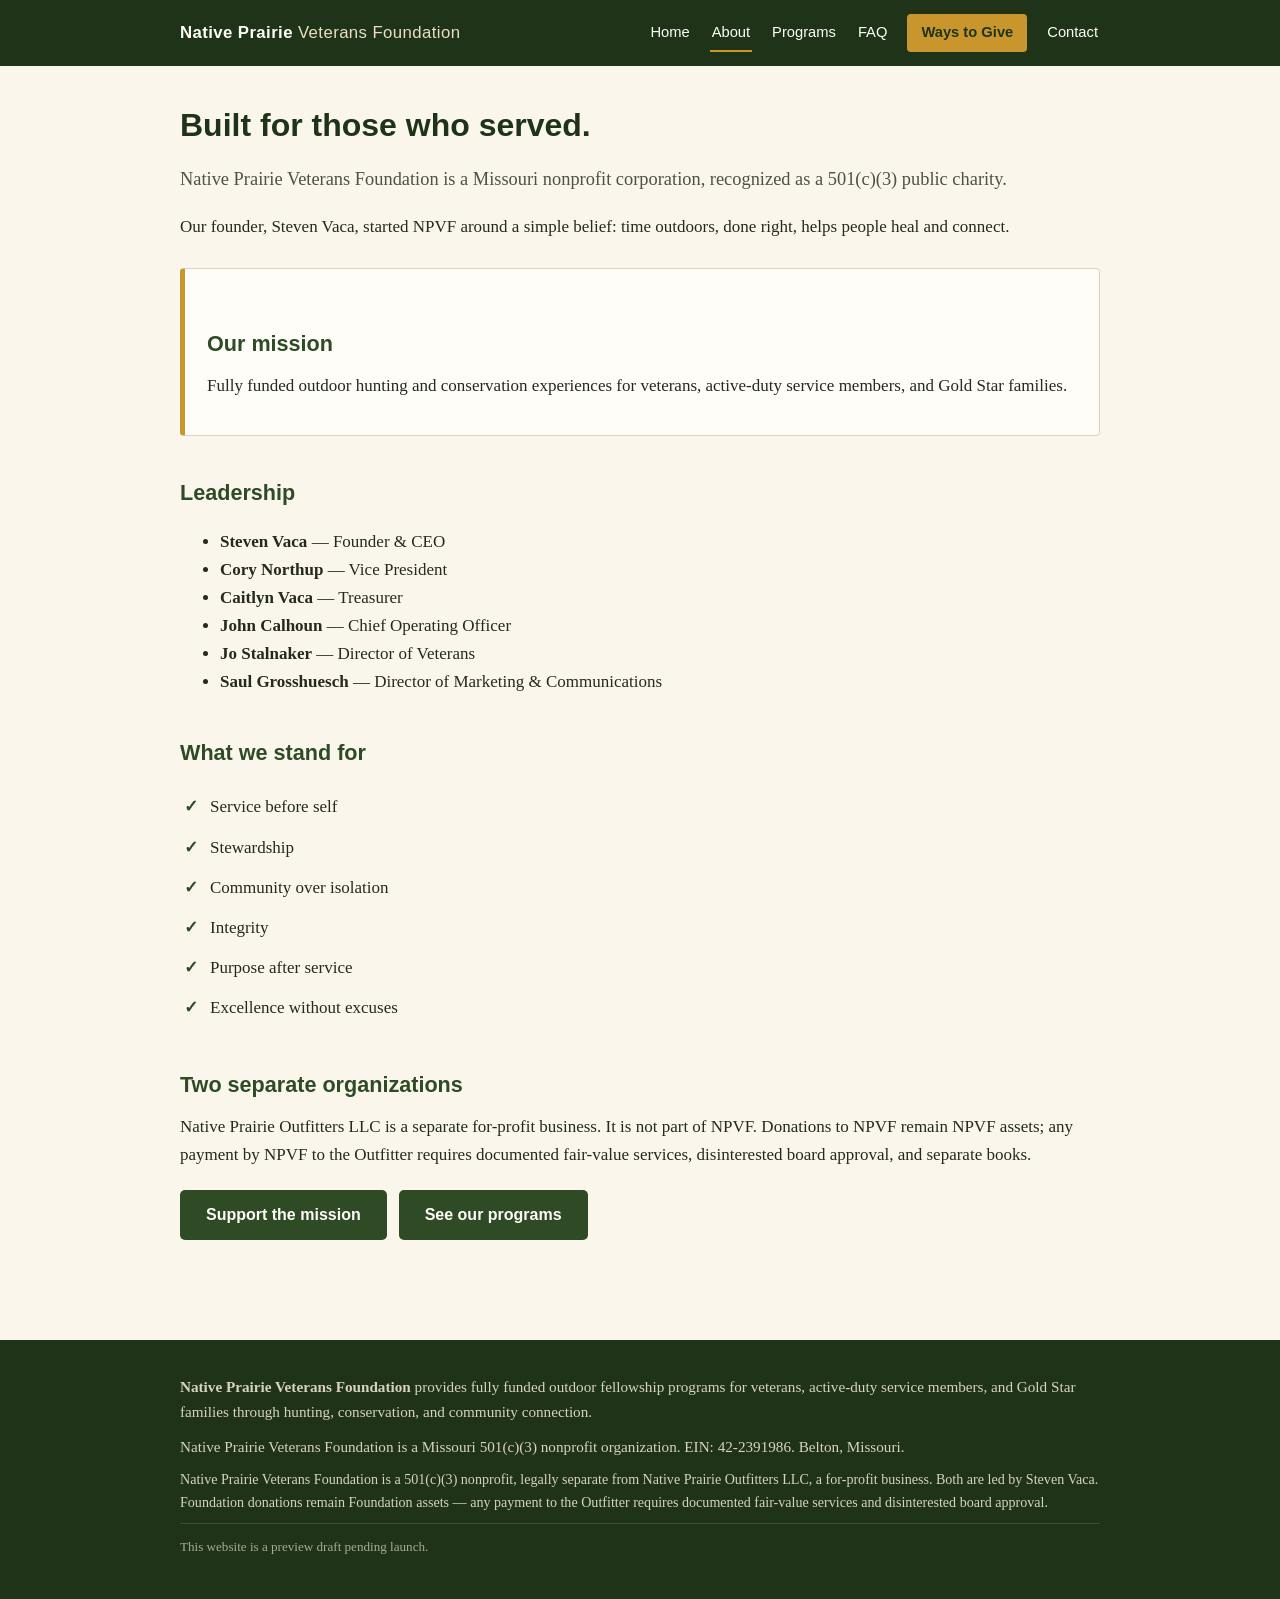
==== foundation-about.html @ 61b4b4b2 "Add files via upload" ====
<!DOCTYPE html>
<html lang="en">
<head>
  <meta charset="utf-8">
  <meta name="viewport" content="width=device-width, initial-scale=1">
  <title>About | Native Prairie Veterans Foundation</title>
  <meta name="description" content="About Native Prairie Veterans Foundation: a Missouri 501(c)(3) nonprofit founded by Steven Vaca, providing fully funded outdoor fellowships.">
  <link rel="stylesheet" href="assets-styles.css">
</head>
<body>

  <header class="site-header">
    <div class="container header-inner">
      <a class="brand" href="foundation-index.html">Native Prairie <span>Veterans Foundation</span></a>
      <nav class="nav" aria-label="Main navigation">
        <a href="foundation-index.html">Home</a>
        <a href="foundation-about.html" aria-current="page">About</a>
        <a href="foundation-programs.html">Programs</a>
        <a href="foundation-faq.html">FAQ</a>
        <a href="foundation-ways-to-give.html" class="nav-donate">Ways to Give</a>
        <a href="foundation-contact.html">Contact</a>
      </nav>
    </div>
  </header>

  <main>
    <section class="section">
      <div class="container">
        <h1>Built for those who served.</h1>
        <p class="lede">Native Prairie Veterans Foundation is a Missouri nonprofit corporation, recognized as a 501(c)(3) public charity.</p>
        <!-- IRS determination letter: Letter 947, dated July 24, 2026; 501(c)(3) exemption effective May 6, 2026; EIN 42-2391986. -->

        <p>Our founder, Steven Vaca, started NPVF around a simple belief: time outdoors, done right, helps people heal and connect.</p>

        <div class="detail-block">
          <h2>Our mission</h2>
          <p>Fully funded outdoor hunting and conservation experiences for veterans, active-duty service members, and Gold Star families.</p>
        </div>

        <h2>Leadership</h2>
        <ul>
          <li><strong>Steven Vaca</strong> &mdash; Founder &amp; CEO</li>
          <li><strong>Cory Northup</strong> &mdash; Vice President</li>
          <li><strong>Caitlyn Vaca</strong> &mdash; Treasurer</li>
          <li><strong>John Calhoun</strong> &mdash; Chief Operating Officer</li>
          <li><strong>Jo Stalnaker</strong> &mdash; Director of Veterans</li>
          <li><strong>Saul Grosshuesch</strong> &mdash; Director of Marketing &amp; Communications</li>
        </ul>
        <!-- [NEEDS STEVEN: board bios for each leader] -->

        <h2>What we stand for</h2>
        <ul class="check-list">
          <li>Service before self</li>
          <li>Stewardship</li>
          <li>Community over isolation</li>
          <li>Integrity</li>
          <li>Purpose after service</li>
          <li>Excellence without excuses</li>
        </ul>

        <!-- Land partners section held for launch: [NEEDS STEVEN: confirm permission to name founding land partner publicly] -->

        <h2>Two separate organizations</h2>
        <p>Native Prairie Outfitters LLC is a separate for-profit business. It is not part of NPVF. Donations to NPVF remain NPVF assets; any payment by NPVF to the Outfitter requires documented fair-value services, disinterested board approval, and separate books.</p>

        <div class="btn-row">
          <a class="btn btn-green" href="foundation-ways-to-give.html">Support the mission</a>
          <a class="btn btn-green" href="foundation-programs.html">See our programs</a>
        </div>
      </div>
    </section>
  </main>

  <footer class="site-footer">
    <div class="container">
      <p><strong>Native Prairie Veterans Foundation</strong> provides fully funded outdoor fellowship programs for veterans, active-duty service members, and Gold Star families through hunting, conservation, and community connection.</p>
      <p>Native Prairie Veterans Foundation is a Missouri 501(c)(3) nonprofit organization. EIN: 42-2391986. Belton, Missouri.</p>
      <p class="separation">Native Prairie Veterans Foundation is a 501(c)(3) nonprofit, legally separate from Native Prairie Outfitters LLC, a for-profit business. Both are led by Steven Vaca. Foundation donations remain Foundation assets &mdash; any payment to the Outfitter requires documented fair-value services and disinterested board approval.</p>
      <p class="draft-note">This website is a preview draft pending launch.</p>
    </div>
  </footer>

</body>
</html>
---- assets-styles.css ----
/* Native Prairie — shared stylesheet (preview draft, Oct 2026) */
:root {
  --paper: #faf6ec;
  --paper-deep: #f3ecdc;
  --ink: #242a1f;
  --ink-soft: #4c5344;
  --green: #2e4b25;
  --green-dark: #1e3318;
  --gold: #c9962e;
  --gold-soft: #eadfc2;
  --line: #ddd3bc;
  --white: #fffdf8;
}
* { box-sizing: border-box; }
html { -webkit-text-size-adjust: 100%; }
body {
  margin: 0;
  background: var(--paper);
  color: var(--ink);
  font-family: Georgia, "Times New Roman", serif;
  line-height: 1.65;
  font-size: 17px;
}
h1, h2, h3, .brand, .btn, .nav a {
  font-family: Arial, Helvetica, sans-serif;
}
h1 { font-size: 2rem; line-height: 1.2; margin: 0 0 .6em; color: var(--green-dark); }
h2 { font-size: 1.35rem; color: var(--green); margin: 1.8em 0 .5em; }
h3 { font-size: 1.1rem; color: var(--green); margin: 1.4em 0 .4em; }
p { margin: 0 0 1em; }
a { color: var(--green); }
.container { max-width: 960px; margin: 0 auto; padding: 0 20px; }
.lede { font-size: 1.15rem; color: var(--ink-soft); }

/* Header */
.site-header { background: var(--green-dark); color: var(--white); }
.header-inner { display: flex; flex-wrap: wrap; align-items: center; gap: 12px 28px; padding: 14px 20px; }
.brand { color: var(--white); text-decoration: none; font-weight: 800; letter-spacing: .4px; font-size: 1.05rem; }
.brand span { color: var(--gold-soft); font-weight: 400; }
.nav { display: flex; flex-wrap: wrap; gap: 4px 18px; margin-left: auto; }
.nav a { color: var(--white); text-decoration: none; font-size: .92rem; padding: 6px 2px; }
.nav a:hover { color: var(--gold-soft); }
.nav a[aria-current="page"] { border-bottom: 2px solid var(--gold); }
.nav-donate { background: var(--gold); color: var(--green-dark) !important; font-weight: 700; padding: 6px 14px !important; border-radius: 4px; }
.nav-donate:hover { background: var(--gold-soft); }

/* Hero */
.hero {
  background:
    radial-gradient(1200px 400px at 20% -10%, rgba(201,150,46,.28), transparent 60%),
    linear-gradient(160deg, var(--green-dark) 0%, var(--green) 70%, #3c5c2f 100%);
  color: var(--white);
  padding: 64px 0 56px;
}
.hero h1 { color: var(--white); font-size: 2.3rem; margin-bottom: .4em; }
.hero p { color: #e9e4d2; font-size: 1.12rem; max-width: 640px; }
.hero .btn-row { margin-top: 1.4em; display: flex; flex-wrap: wrap; gap: 12px; }

/* Sections */
.section { padding: 40px 0; }
.section.alt { background: var(--paper-deep); border-top: 1px solid var(--line); border-bottom: 1px solid var(--line); }

/* Buttons */
.btn {
  display: inline-block; text-decoration: none; font-weight: 700;
  padding: 12px 26px; border-radius: 5px; font-size: 1rem;
}
.btn-green { background: var(--green); color: var(--white); }
.btn-green:hover { background: var(--green-dark); }
.btn-gold { background: var(--gold); color: var(--green-dark); }
.btn-gold:hover { background: var(--gold-soft); }
.btn-outline { border: 2px solid var(--white); color: var(--white); }
.btn-outline:hover { background: rgba(255,255,255,.12); }
.btn-row { display: flex; flex-wrap: wrap; gap: 12px; margin: 1.2em 0; }

/* Content blocks */
.detail-block { background: var(--white); border: 1px solid var(--line); border-left: 5px solid var(--gold); border-radius: 4px; padding: 18px 22px; margin: 1.6em 0; }
.check-list { list-style: none; padding: 0; }
.check-list li { padding: 6px 0 6px 30px; position: relative; }
.check-list li::before { content: "✓"; position: absolute; left: 4px; color: var(--green); font-weight: 700; }
.card-grid { display: grid; grid-template-columns: repeat(auto-fit, minmax(240px, 1fr)); gap: 18px; margin: 1.6em 0; }
.card { background: var(--white); border: 1px solid var(--line); border-radius: 6px; padding: 22px; }
.card h3 { margin-top: 0; }
.card .price { font-family: Arial, Helvetica, sans-serif; font-size: 1.6rem; color: var(--green); font-weight: 800; }

/* Gateway */
.gateway { display: grid; grid-template-columns: repeat(auto-fit, minmax(280px, 1fr)); gap: 22px; margin: 2em 0; }
.gateway-card { border-radius: 8px; padding: 34px 28px; color: var(--white); text-decoration: none; display: block; }
.gateway-card h2 { color: var(--white); margin-top: 0; }
.gateway-card p { color: #eee8d4; }
.gateway-card .btn { margin-top: .8em; }
.gateway-foundation { background: linear-gradient(150deg, var(--green-dark), var(--green)); border-top: 6px solid var(--gold); }
.gateway-outfitters { background: linear-gradient(150deg, #4a3a22, #6b5426); border-top: 6px solid var(--gold-soft); }
.gateway-card:hover { transform: translateY(-2px); }

/* FAQ */
.faq-item { background: var(--white); border: 1px solid var(--line); border-radius: 6px; padding: 18px 22px; margin: 0 0 14px; }
.faq-item h3 { margin: 0 0 .4em; }
.faq-item p:last-child { margin-bottom: 0; }

/* Media */
.figure { margin: 1.8em 0; text-align: center; }
.figure img { max-width: 100%; height: auto; border-radius: 6px; border: 1px solid var(--line); }
.figure.wide img { max-width: 720px; }
.caption { font-size: .9rem; color: var(--ink-soft); margin-top: .5em; }

/* Footer */
.site-footer { background: var(--green-dark); color: #d9d3bd; padding: 34px 0; margin-top: 40px; font-size: .95rem; }
.site-footer a { color: var(--gold-soft); }
.site-footer p { margin: 0 0 .6em; }
.draft-note { font-size: .82rem; opacity: .75; border-top: 1px solid rgba(255,255,255,.18); padding-top: 12px; margin-top: 14px; }
.separation { font-size: .88rem; }

/* Gallery */
.gallery { display: grid; grid-template-columns: repeat(auto-fit, minmax(220px, 1fr)); gap: 14px; margin: 1.6em 0; }
.gallery figure { margin: 0; }
.gallery img { width: 100%; height: 240px; object-fit: cover; border-radius: 6px; border: 1px solid var(--line); display: block; }
.gallery figcaption { font-size: .82rem; color: var(--ink-soft); margin-top: .4em; }
.photo-credit { font-size: .85rem; color: var(--ink-soft); font-style: italic; }

@media (max-width: 640px) {
  body { font-size: 16px; }
  h1 { font-size: 1.6rem; }
  .hero { padding: 44px 0 40px; }
  .hero h1 { font-size: 1.8rem; }
  .nav { gap: 4px 12px; }
}
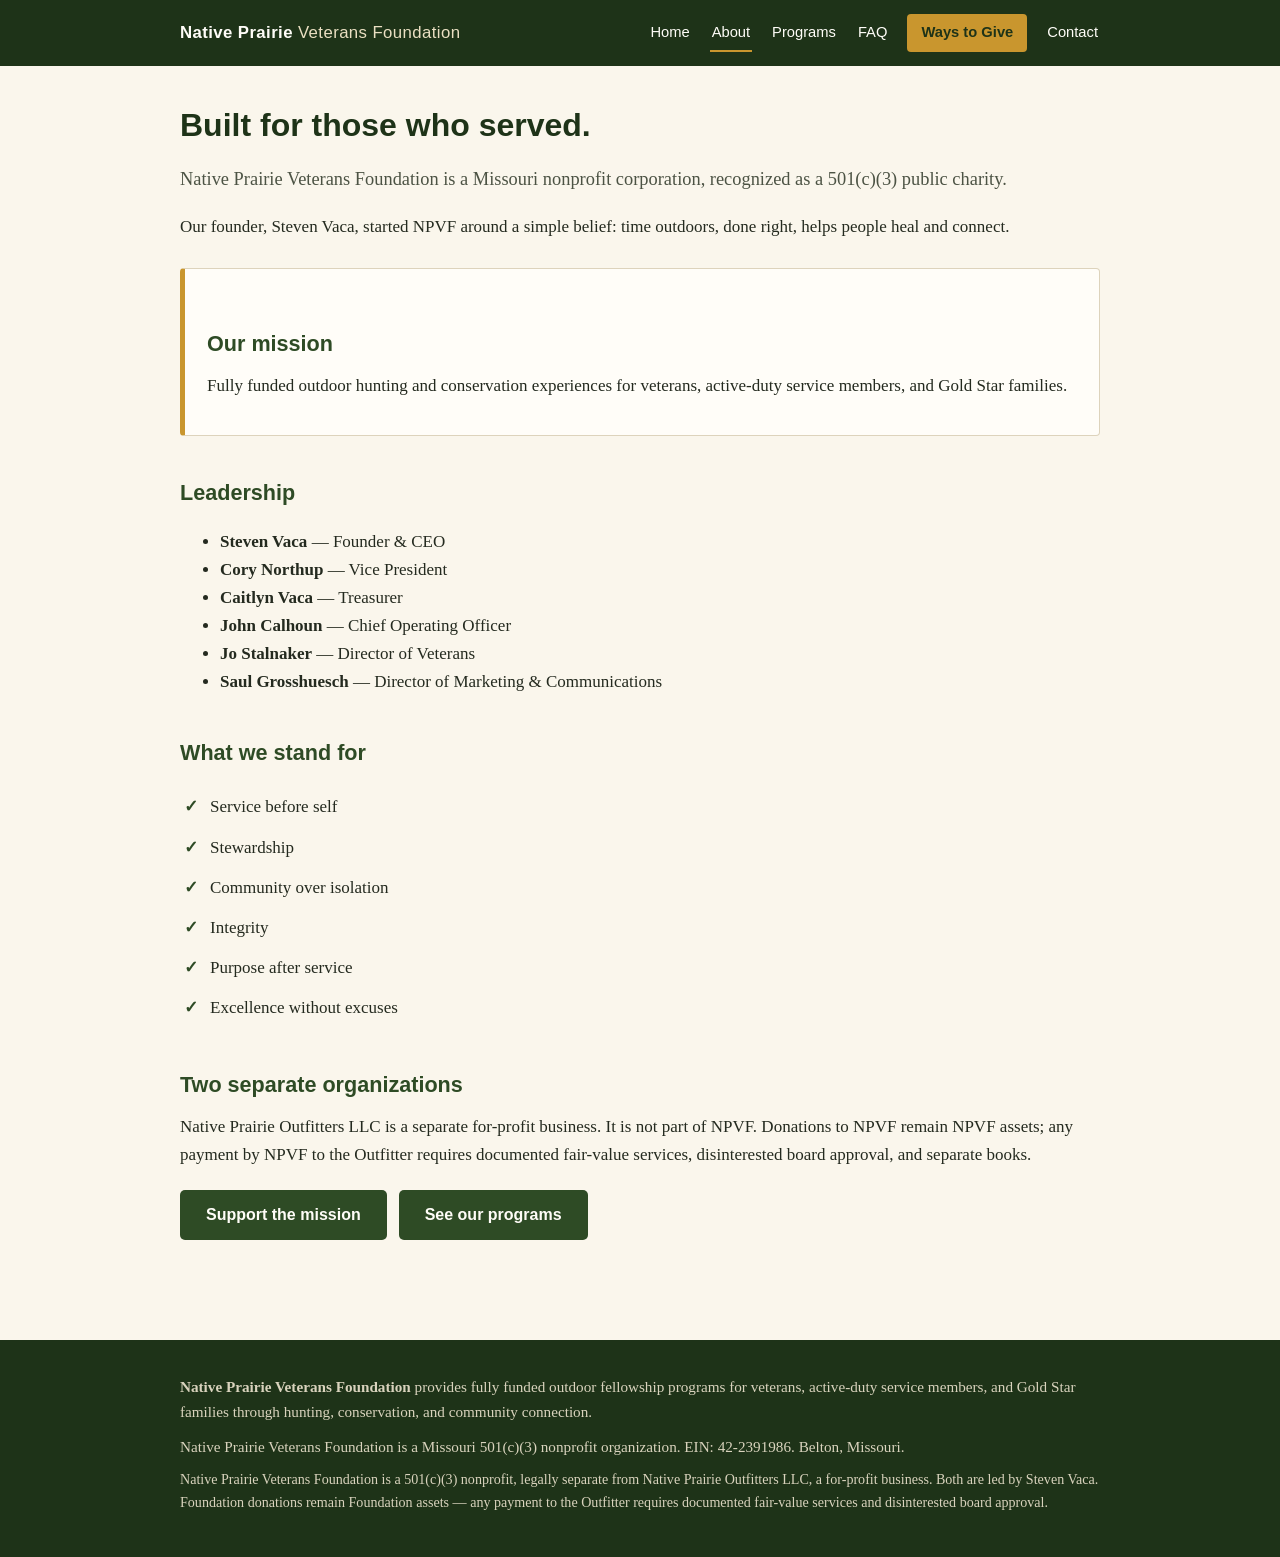
==== commit cd7407c0: "Remove preview-draft footer from foundation about page" ====
--- a/foundation-about.html
+++ b/foundation-about.html
@@ -76,7 +76,7 @@
       <p><strong>Native Prairie Veterans Foundation</strong> provides fully funded outdoor fellowship programs for veterans, active-duty service members, and Gold Star families through hunting, conservation, and community connection.</p>
       <p>Native Prairie Veterans Foundation is a Missouri 501(c)(3) nonprofit organization. EIN: 42-2391986. Belton, Missouri.</p>
       <p class="separation">Native Prairie Veterans Foundation is a 501(c)(3) nonprofit, legally separate from Native Prairie Outfitters LLC, a for-profit business. Both are led by Steven Vaca. Foundation donations remain Foundation assets &mdash; any payment to the Outfitter requires documented fair-value services and disinterested board approval.</p>
-      <p class="draft-note">This website is a preview draft pending launch.</p>
+      
     </div>
   </footer>
 
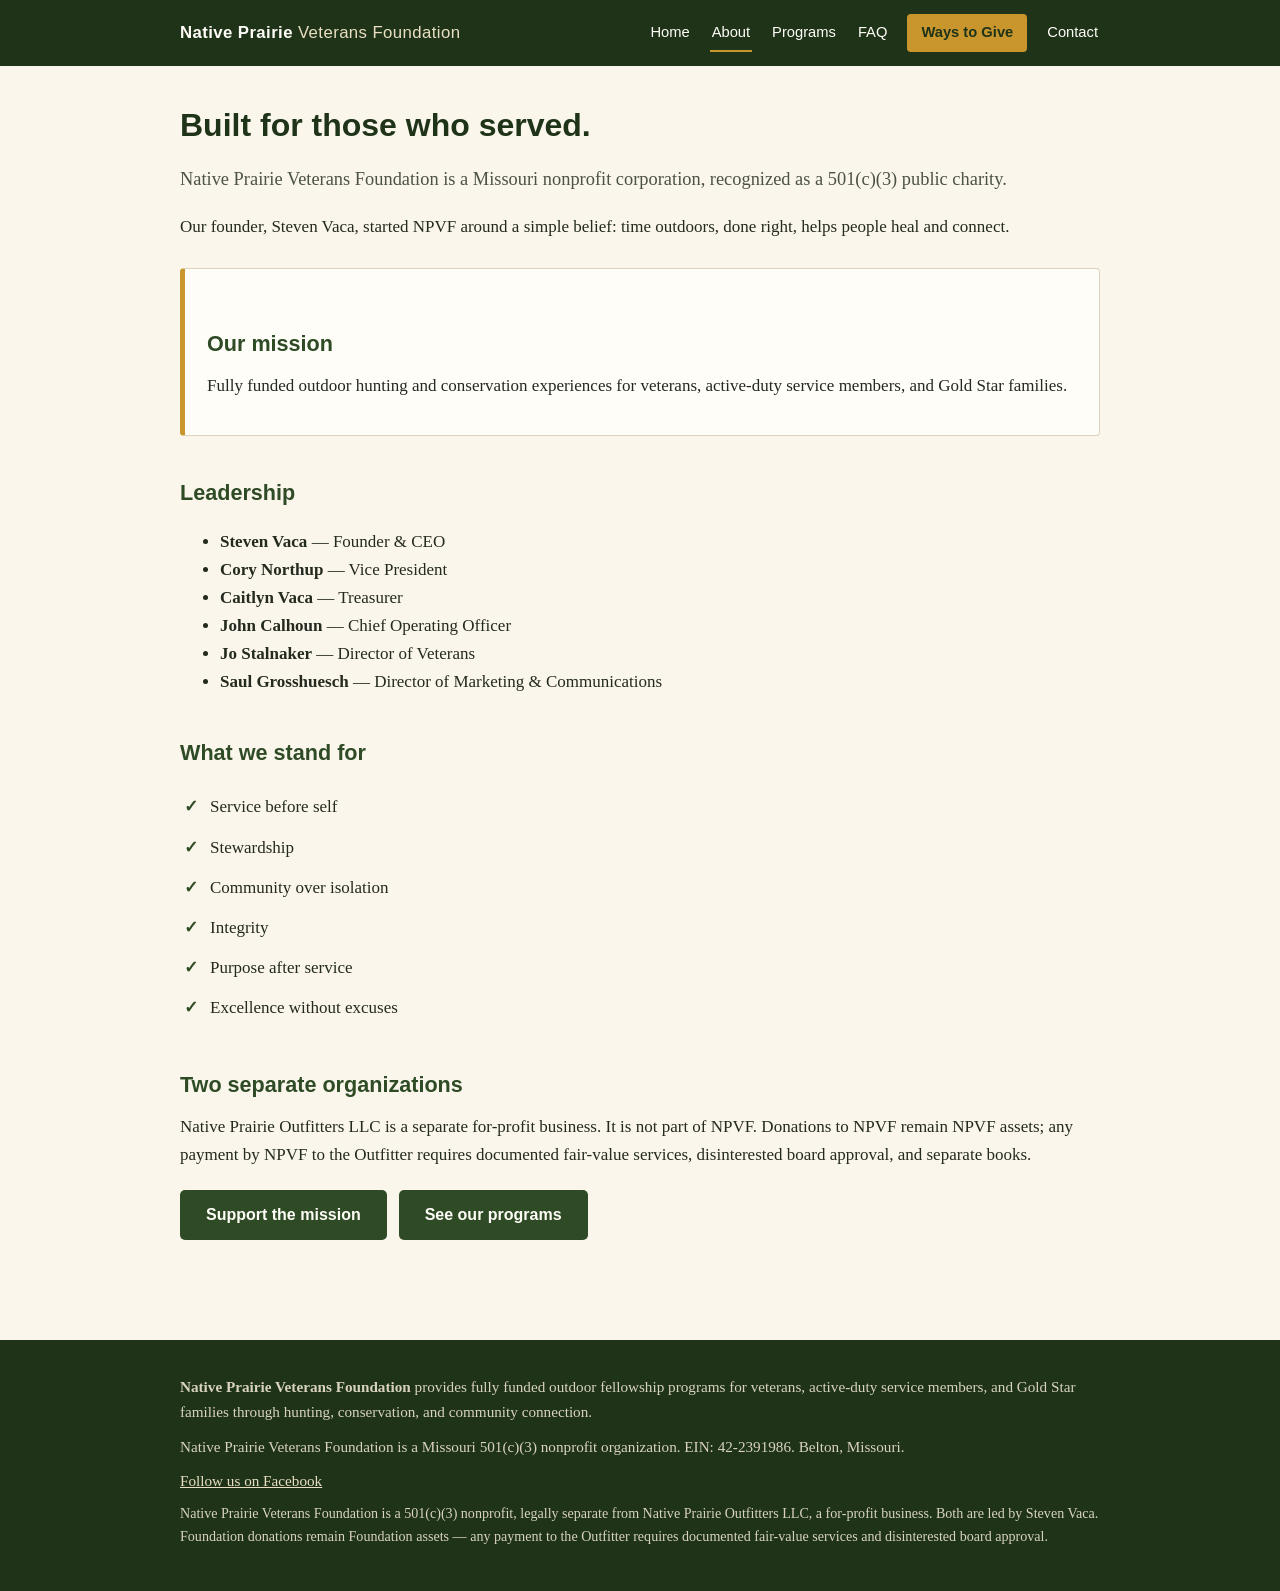
==== commit 54dcbb57: "Add Follow us on Facebook link to footer" ====
--- a/foundation-about.html
+++ b/foundation-about.html
@@ -75,10 +75,12 @@
     <div class="container">
       <p><strong>Native Prairie Veterans Foundation</strong> provides fully funded outdoor fellowship programs for veterans, active-duty service members, and Gold Star families through hunting, conservation, and community connection.</p>
       <p>Native Prairie Veterans Foundation is a Missouri 501(c)(3) nonprofit organization. EIN: 42-2391986. Belton, Missouri.</p>
+      <p><a href="https://www.facebook.com/profile.php?id=61589730527720">Follow us on Facebook</a></p>
       <p class="separation">Native Prairie Veterans Foundation is a 501(c)(3) nonprofit, legally separate from Native Prairie Outfitters LLC, a for-profit business. Both are led by Steven Vaca. Foundation donations remain Foundation assets &mdash; any payment to the Outfitter requires documented fair-value services and disinterested board approval.</p>
       
     </div>
   </footer>
+  
 
 </body>
 </html>
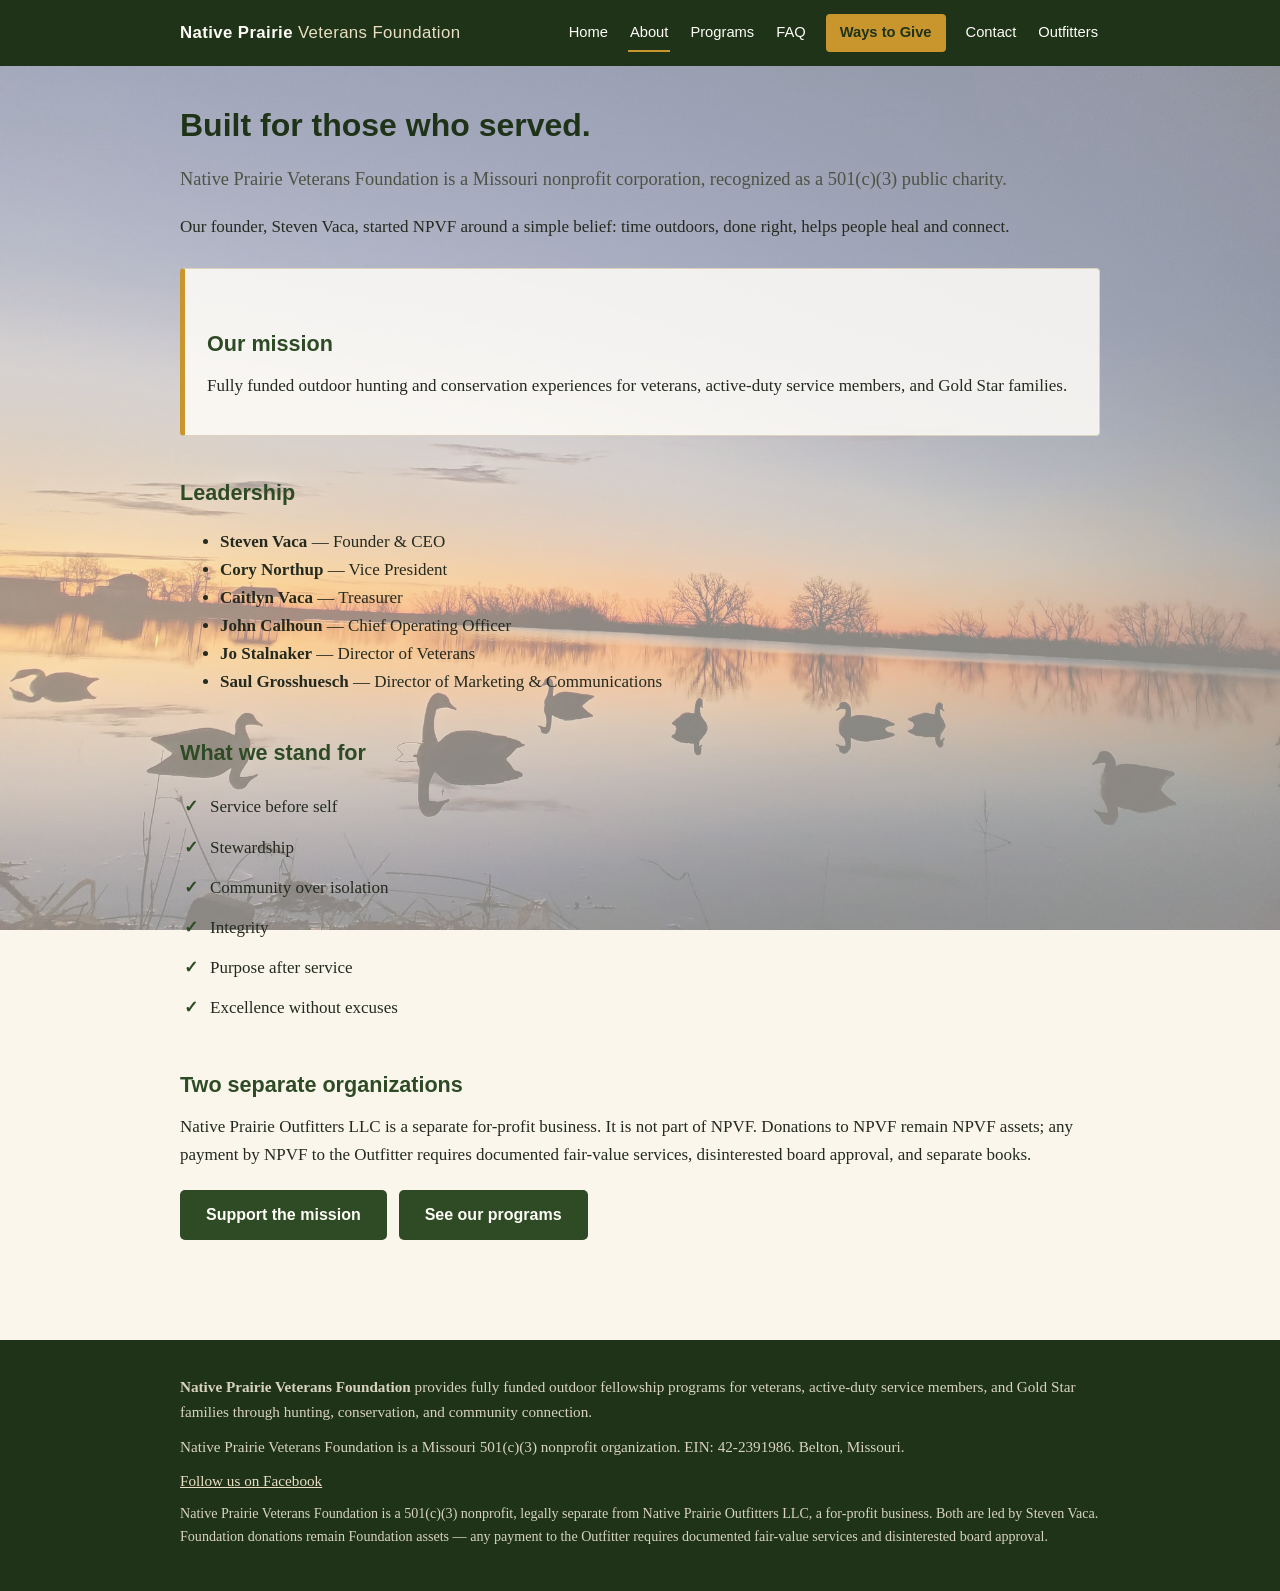
==== commit f38855b8: "Add top-level navigation, mobile hamburger menu, floating back-to-top button, and more see-through t" ====
--- a/foundation-about.html
+++ b/foundation-about.html
@@ -7,18 +7,20 @@
   <meta name="description" content="About Native Prairie Veterans Foundation: a Missouri 501(c)(3) nonprofit founded by Steven Vaca, providing fully funded outdoor fellowships.">
   <link rel="stylesheet" href="assets-styles.css">
 </head>
-<body>
+<body id="top">
 
   <header class="site-header">
     <div class="container header-inner">
       <a class="brand" href="foundation-index.html">Native Prairie <span>Veterans Foundation</span></a>
-      <nav class="nav" aria-label="Main navigation">
+      <button class="nav-toggle" aria-expanded="false" aria-controls="main-nav" aria-label="Menu">&#9776;</button>
+      <nav class="nav" id="main-nav" aria-label="Main navigation">
         <a href="foundation-index.html">Home</a>
         <a href="foundation-about.html" aria-current="page">About</a>
         <a href="foundation-programs.html">Programs</a>
         <a href="foundation-faq.html">FAQ</a>
         <a href="foundation-ways-to-give.html" class="nav-donate">Ways to Give</a>
         <a href="foundation-contact.html">Contact</a>
+      <a href="outfitters-index.html">Outfitters</a>
       </nav>
     </div>
   </header>
@@ -82,5 +84,7 @@
   </footer>
   
 
+<a href="#top" class="to-top" aria-label="Back to top">&uarr;</a>
+<script src="assets-nav.js"></script>
 </body>
 </html>
--- a/assets-styles.css
+++ b/assets-styles.css
@@ -15,7 +15,10 @@
 html { -webkit-text-size-adjust: 100%; }
 body {
   margin: 0;
-  background: var(--paper);
+  background:
+    linear-gradient(rgba(250,246,236,.55), rgba(250,246,236,.55)),
+    url("assets-sunset-decoys-2021-01.jpg") center center / cover no-repeat fixed;
+  background-color: var(--paper);
   color: var(--ink);
   font-family: Georgia, "Times New Roman", serif;
   line-height: 1.65;
@@ -44,6 +47,20 @@
 .nav-donate { background: var(--gold); color: var(--green-dark) !important; font-weight: 700; padding: 6px 14px !important; border-radius: 4px; }
 .nav-donate:hover { background: var(--gold-soft); }
 
+/* Hamburger toggle (mobile only, shown in the media query below) */
+.nav-toggle { display: none; }
+
+/* Floating back-to-top button */
+.to-top {
+  position: fixed; right: 18px; bottom: 18px; z-index: 50;
+  display: inline-flex; align-items: center; justify-content: center;
+  width: 46px; height: 46px; border-radius: 50%;
+  background: var(--gold); color: var(--green-dark);
+  font-size: 1.4rem; font-weight: 800; text-decoration: none;
+  box-shadow: 0 2px 8px rgba(0,0,0,.3);
+}
+.to-top:hover { background: var(--gold-soft); }
+
 /* Hero */
 .hero {
   background:
@@ -56,9 +73,15 @@
 .hero p { color: #e9e4d2; font-size: 1.12rem; max-width: 640px; }
 .hero .btn-row { margin-top: 1.4em; display: flex; flex-wrap: wrap; gap: 12px; }
 
+/* Hero photos (field photos by Steven Vaca, Nov 2026) */
+.hero-photo { background-size: cover; background-position: center; }
+.hero-foundation { background-image: linear-gradient(160deg, rgba(30,51,24,.80) 0%, rgba(46,75,37,.62) 70%, rgba(60,92,47,.45) 100%), url("assets-sunset-decoys-2021-01.jpg"); }
+.hero-outfitters { background-image: linear-gradient(160deg, rgba(30,51,24,.80) 0%, rgba(46,75,37,.62) 70%, rgba(60,92,47,.45) 100%), url("assets-geese-dusk-field-2025-12.jpg"); }
+.hero-gateway { background-image: linear-gradient(160deg, rgba(30,51,24,.80) 0%, rgba(46,75,37,.62) 70%, rgba(60,92,47,.45) 100%), url("assets-sunset-decoys-2021-01.jpg"); }
+
 /* Sections */
 .section { padding: 40px 0; }
-.section.alt { background: var(--paper-deep); border-top: 1px solid var(--line); border-bottom: 1px solid var(--line); }
+.section.alt { background: rgba(243,236,220,.75); border-top: 1px solid var(--line); border-bottom: 1px solid var(--line); }
 
 /* Buttons */
 .btn {
@@ -74,12 +97,12 @@
 .btn-row { display: flex; flex-wrap: wrap; gap: 12px; margin: 1.2em 0; }
 
 /* Content blocks */
-.detail-block { background: var(--white); border: 1px solid var(--line); border-left: 5px solid var(--gold); border-radius: 4px; padding: 18px 22px; margin: 1.6em 0; }
+.detail-block { background: rgba(255,253,248,.85); border: 1px solid var(--line); border-left: 5px solid var(--gold); border-radius: 4px; padding: 18px 22px; margin: 1.6em 0; }
 .check-list { list-style: none; padding: 0; }
 .check-list li { padding: 6px 0 6px 30px; position: relative; }
 .check-list li::before { content: "✓"; position: absolute; left: 4px; color: var(--green); font-weight: 700; }
 .card-grid { display: grid; grid-template-columns: repeat(auto-fit, minmax(240px, 1fr)); gap: 18px; margin: 1.6em 0; }
-.card { background: var(--white); border: 1px solid var(--line); border-radius: 6px; padding: 22px; }
+.card { background: rgba(255,253,248,.85); border: 1px solid var(--line); border-radius: 6px; padding: 22px; }
 .card h3 { margin-top: 0; }
 .card .price { font-family: Arial, Helvetica, sans-serif; font-size: 1.6rem; color: var(--green); font-weight: 800; }
 
@@ -94,7 +117,7 @@
 .gateway-card:hover { transform: translateY(-2px); }
 
 /* FAQ */
-.faq-item { background: var(--white); border: 1px solid var(--line); border-radius: 6px; padding: 18px 22px; margin: 0 0 14px; }
+.faq-item { background: rgba(255,253,248,.85); border: 1px solid var(--line); border-radius: 6px; padding: 18px 22px; margin: 0 0 14px; }
 .faq-item h3 { margin: 0 0 .4em; }
 .faq-item p:last-child { margin-bottom: 0; }
 
@@ -123,5 +146,15 @@
   h1 { font-size: 1.6rem; }
   .hero { padding: 44px 0 40px; }
   .hero h1 { font-size: 1.8rem; }
-  .nav { gap: 4px 12px; }
+  .header-inner { flex-wrap: nowrap; }
+  .nav-toggle {
+    display: inline-block; margin-left: auto; flex-shrink: 0;
+    background: none; border: 1px solid rgba(255,255,255,.5);
+    color: var(--white); font-size: 1.4rem; line-height: 1;
+    padding: 6px 10px; border-radius: 4px; cursor: pointer;
+  }
+  .nav { display: none; flex-direction: column; width: 100%; gap: 2px; padding: 8px 0 4px; }
+  .site-header.nav-open .nav { display: flex; }
+  .nav a { padding: 8px 2px; }
+  .nav-donate { align-self: flex-start; }
 }
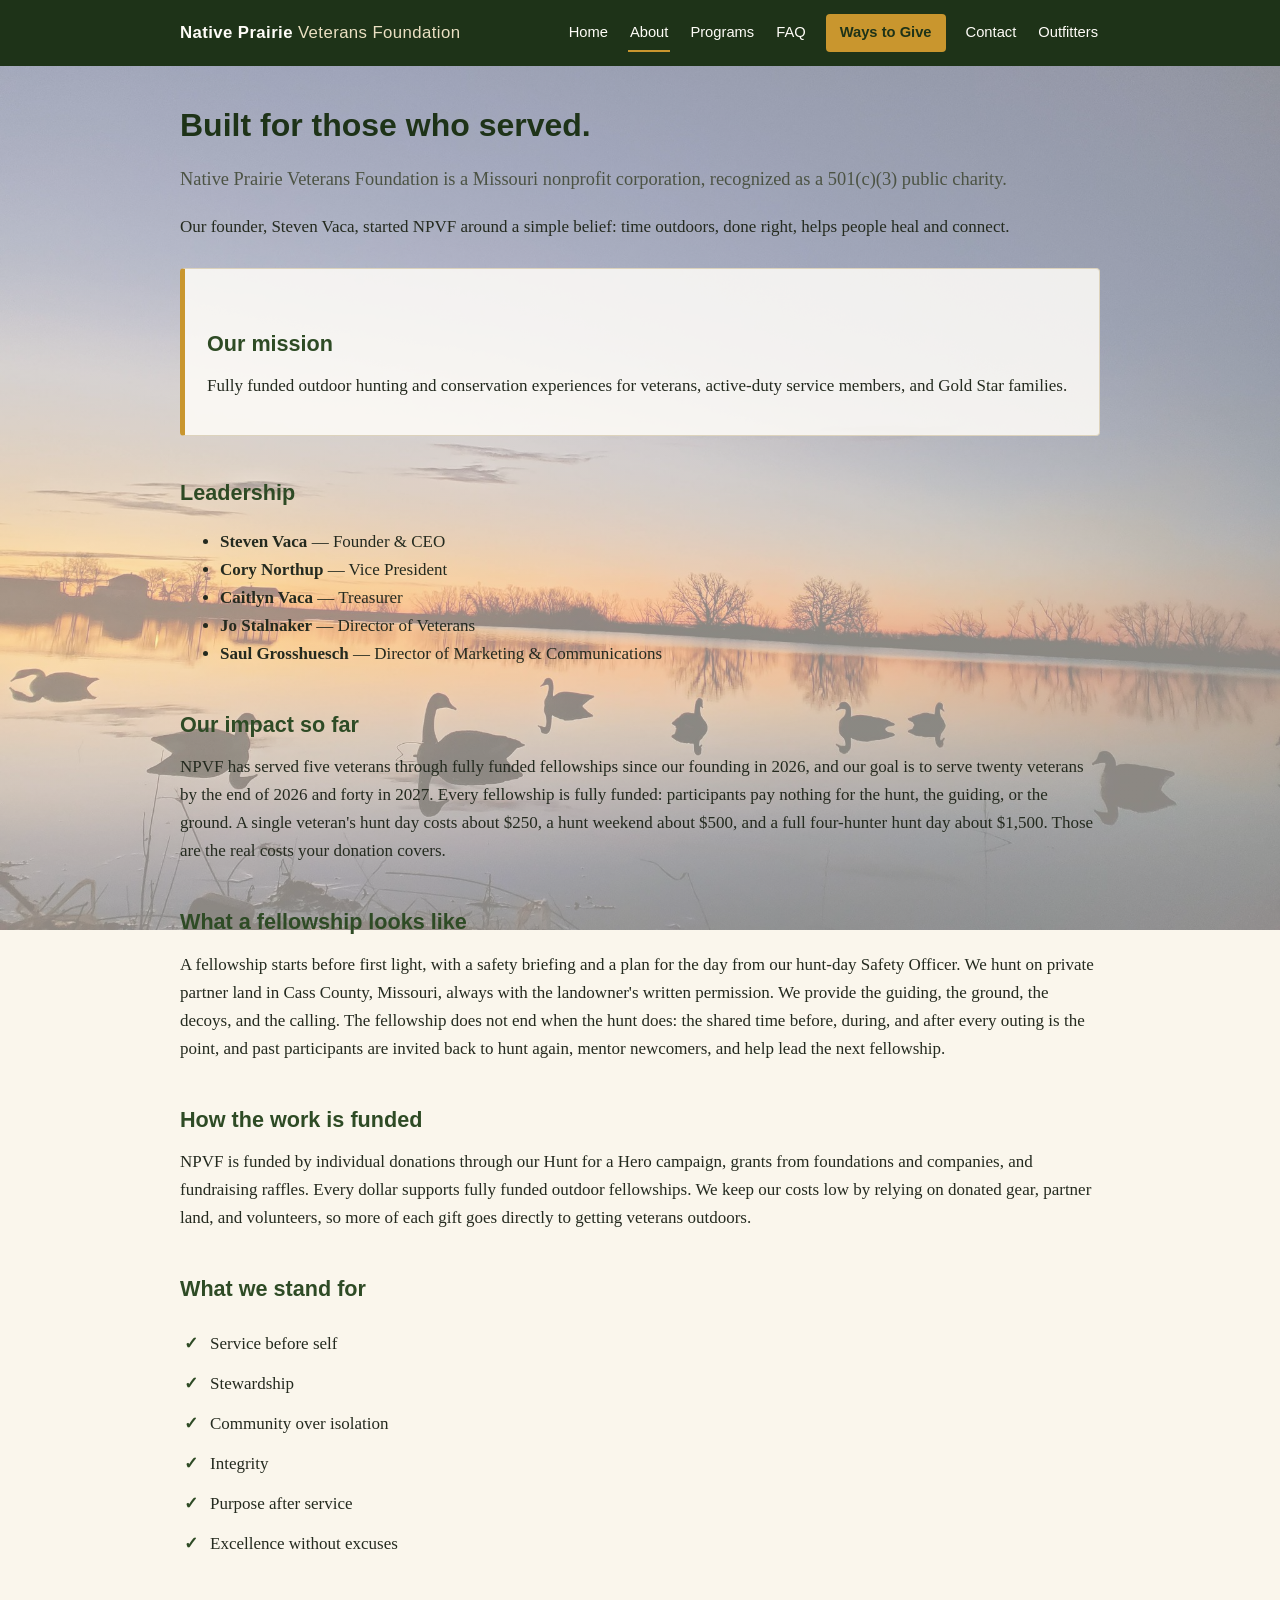
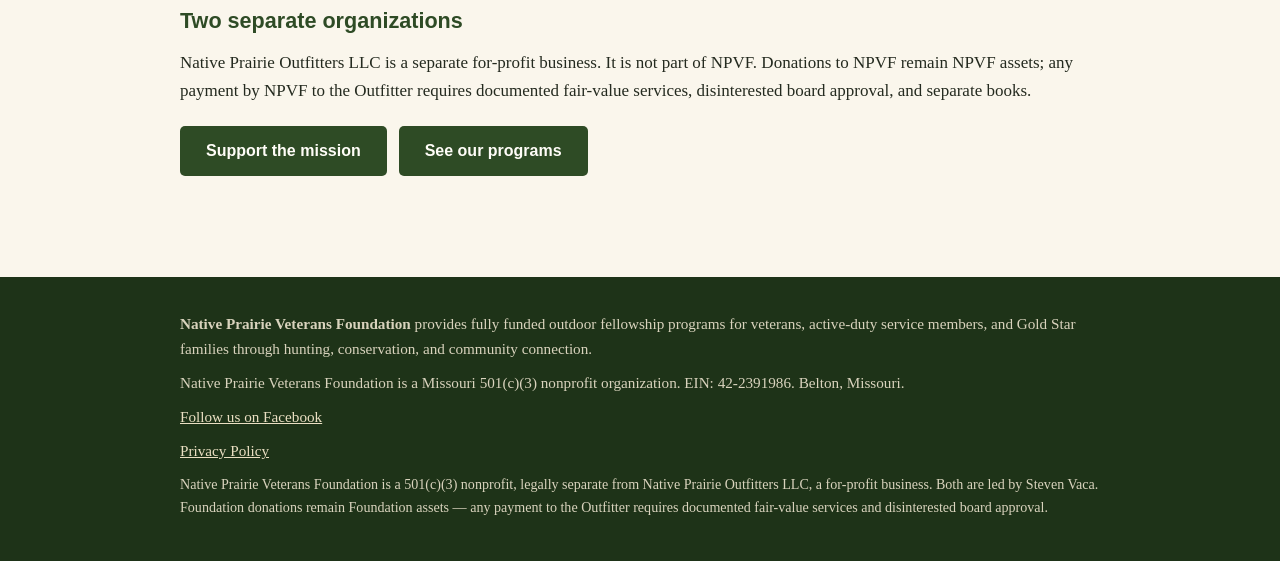
==== commit fe288eb6: "Add privacy policy, expand About/Contact/home content for Google Ad Grants website policy" ====
--- a/foundation-about.html
+++ b/foundation-about.html
@@ -44,11 +44,19 @@
           <li><strong>Steven Vaca</strong> &mdash; Founder &amp; CEO</li>
           <li><strong>Cory Northup</strong> &mdash; Vice President</li>
           <li><strong>Caitlyn Vaca</strong> &mdash; Treasurer</li>
-          <li><strong>John Calhoun</strong> &mdash; Chief Operating Officer</li>
           <li><strong>Jo Stalnaker</strong> &mdash; Director of Veterans</li>
           <li><strong>Saul Grosshuesch</strong> &mdash; Director of Marketing &amp; Communications</li>
         </ul>
         <!-- [NEEDS STEVEN: board bios for each leader] -->
+
+        <h2>Our impact so far</h2>
+        <p>NPVF has served five veterans through fully funded fellowships since our founding in 2026, and our goal is to serve twenty veterans by the end of 2026 and forty in 2027. Every fellowship is fully funded: participants pay nothing for the hunt, the guiding, or the ground. A single veteran's hunt day costs about $250, a hunt weekend about $500, and a full four-hunter hunt day about $1,500. Those are the real costs your donation covers.</p>
+
+        <h2>What a fellowship looks like</h2>
+        <p>A fellowship starts before first light, with a safety briefing and a plan for the day from our hunt-day Safety Officer. We hunt on private partner land in Cass County, Missouri, always with the landowner's written permission. We provide the guiding, the ground, the decoys, and the calling. The fellowship does not end when the hunt does: the shared time before, during, and after every outing is the point, and past participants are invited back to hunt again, mentor newcomers, and help lead the next fellowship.</p>
+
+        <h2>How the work is funded</h2>
+        <p>NPVF is funded by individual donations through our Hunt for a Hero campaign, grants from foundations and companies, and fundraising raffles. Every dollar supports fully funded outdoor fellowships. We keep our costs low by relying on donated gear, partner land, and volunteers, so more of each gift goes directly to getting veterans outdoors.</p>
 
         <h2>What we stand for</h2>
         <ul class="check-list">
@@ -78,6 +86,7 @@
       <p><strong>Native Prairie Veterans Foundation</strong> provides fully funded outdoor fellowship programs for veterans, active-duty service members, and Gold Star families through hunting, conservation, and community connection.</p>
       <p>Native Prairie Veterans Foundation is a Missouri 501(c)(3) nonprofit organization. EIN: 42-2391986. Belton, Missouri.</p>
       <p><a href="https://www.facebook.com/profile.php?id=61589730527720">Follow us on Facebook</a></p>
+      <p><a href="foundation-privacy.html">Privacy Policy</a></p>
       <p class="separation">Native Prairie Veterans Foundation is a 501(c)(3) nonprofit, legally separate from Native Prairie Outfitters LLC, a for-profit business. Both are led by Steven Vaca. Foundation donations remain Foundation assets &mdash; any payment to the Outfitter requires documented fair-value services and disinterested board approval.</p>
       
     </div>
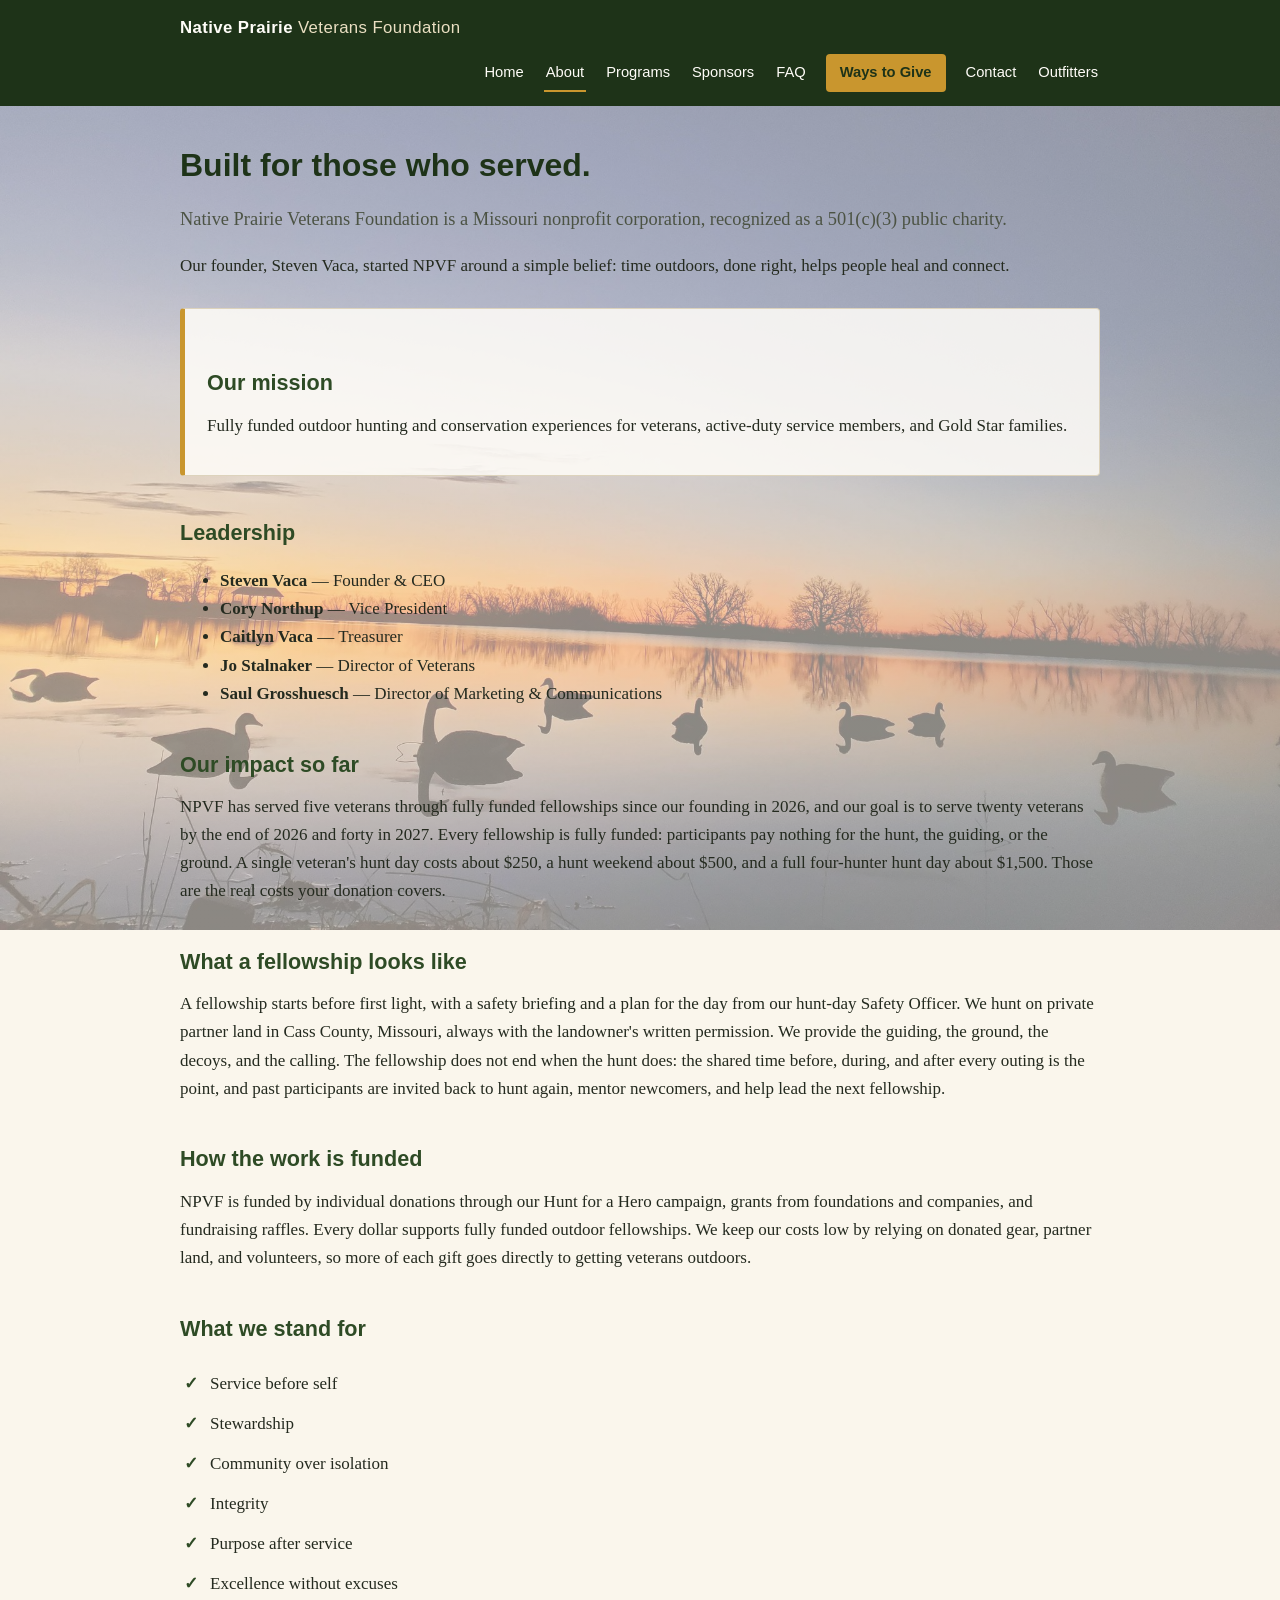
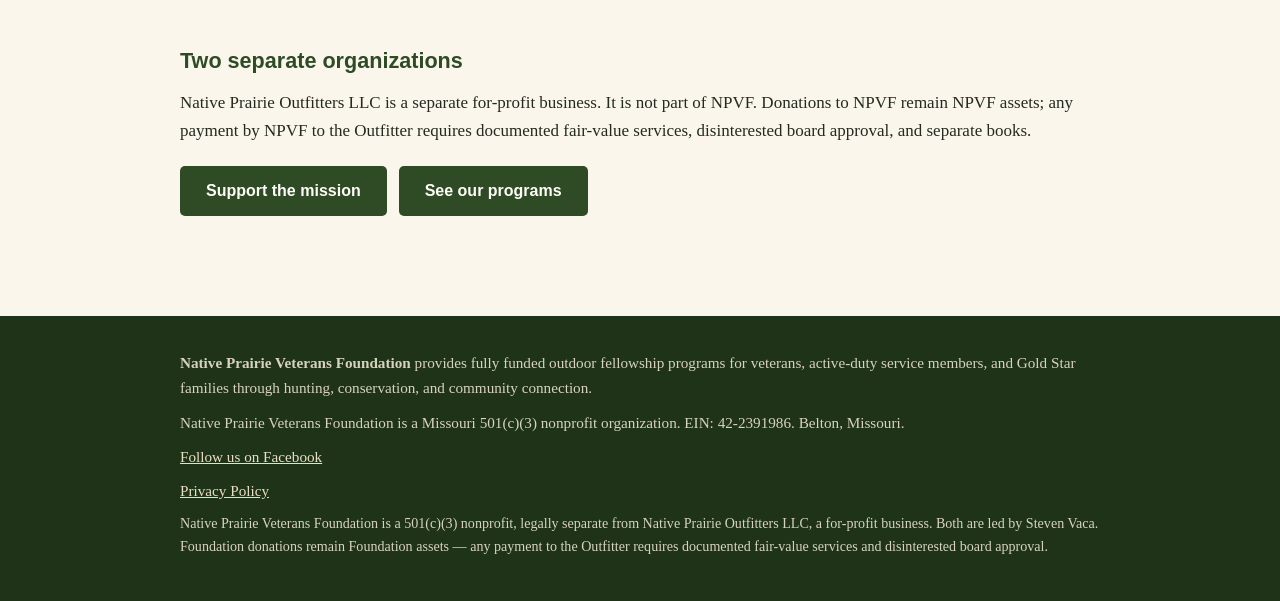
==== commit 78f4ca91: "Add Our Sponsors page and site navigation" ====
--- a/foundation-about.html
+++ b/foundation-about.html
@@ -17,6 +17,7 @@
         <a href="foundation-index.html">Home</a>
         <a href="foundation-about.html" aria-current="page">About</a>
         <a href="foundation-programs.html">Programs</a>
+      <a href="foundation-sponsors.html">Sponsors</a>
         <a href="foundation-faq.html">FAQ</a>
         <a href="foundation-ways-to-give.html" class="nav-donate">Ways to Give</a>
         <a href="foundation-contact.html">Contact</a>
--- a/assets-styles.css
+++ b/assets-styles.css
@@ -141,6 +141,13 @@
 .gallery figcaption { font-size: .82rem; color: var(--ink-soft); margin-top: .4em; }
 .photo-credit { font-size: .85rem; color: var(--ink-soft); font-style: italic; }
 
+/* Sponsors */
+.sponsor-logo { display: block; max-width: 220px; max-height: 110px; width: auto; height: auto; margin: 0 auto 14px; object-fit: contain; background: var(--white); border: 1px solid var(--line); border-radius: 6px; padding: 10px; }
+.sponsor-card { text-align: center; }
+.sponsor-card h3 { margin-top: 0; }
+.sponsor-card p { text-align: left; }
+.sponsor-card p:last-child { margin-bottom: 0; }
+
 @media (max-width: 640px) {
   body { font-size: 16px; }
   h1 { font-size: 1.6rem; }
